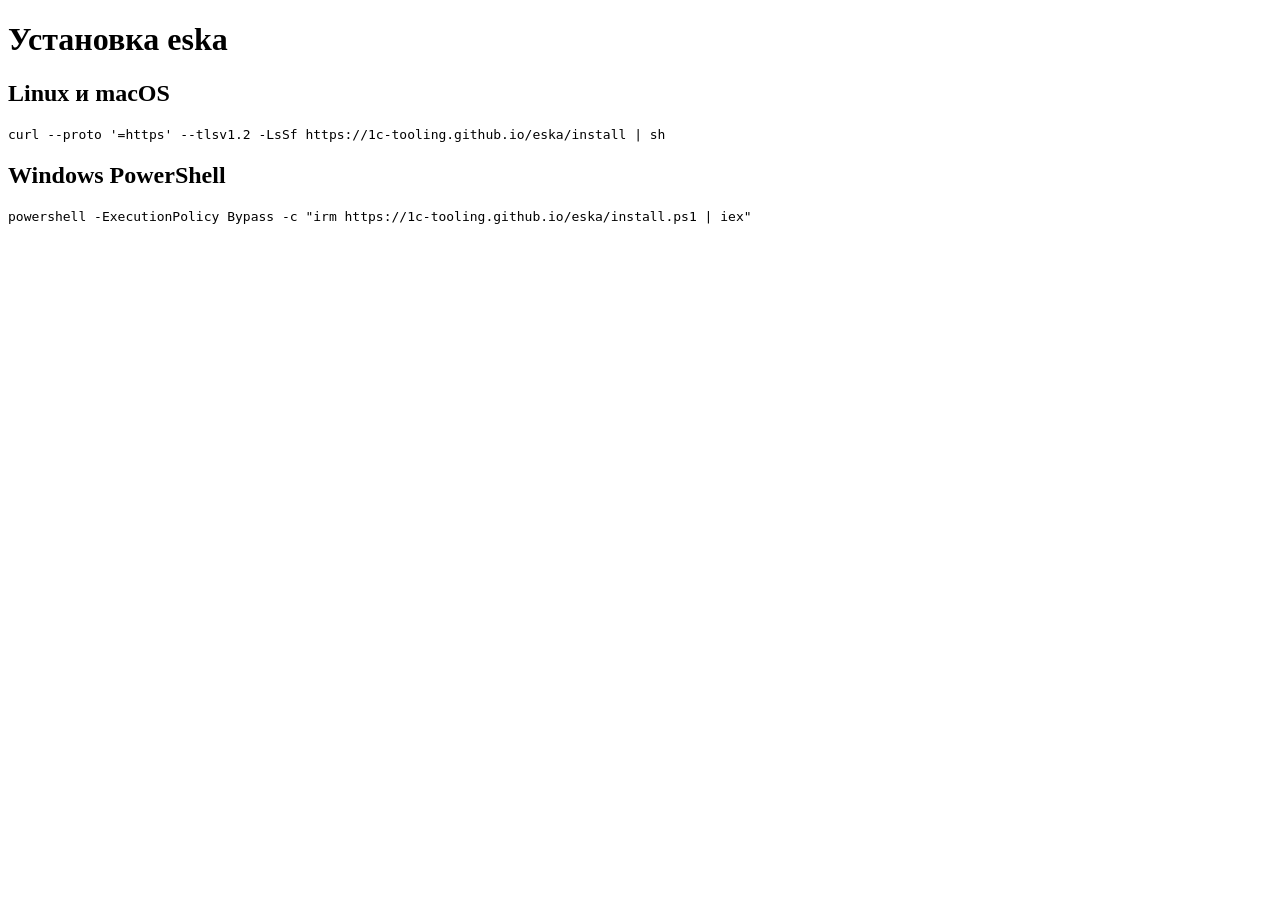
==== eska/index.html @ 6491c107 "feat(eska): Добавлены короткие установочные ссылки" ====
<!doctype html>
<html lang="ru">
  <head>
    <meta charset="utf-8">
    <meta name="viewport" content="width=device-width, initial-scale=1">
    <title>Установка eska</title>
  </head>
  <body>
    <main>
      <h1>Установка eska</h1>
      <h2>Linux и macOS</h2>
      <pre><code>curl --proto '=https' --tlsv1.2 -LsSf https://1c-tooling.github.io/eska/install | sh</code></pre>
      <h2>Windows PowerShell</h2>
      <pre><code>powershell -ExecutionPolicy Bypass -c "irm https://1c-tooling.github.io/eska/install.ps1 | iex"</code></pre>
    </main>
  </body>
</html>
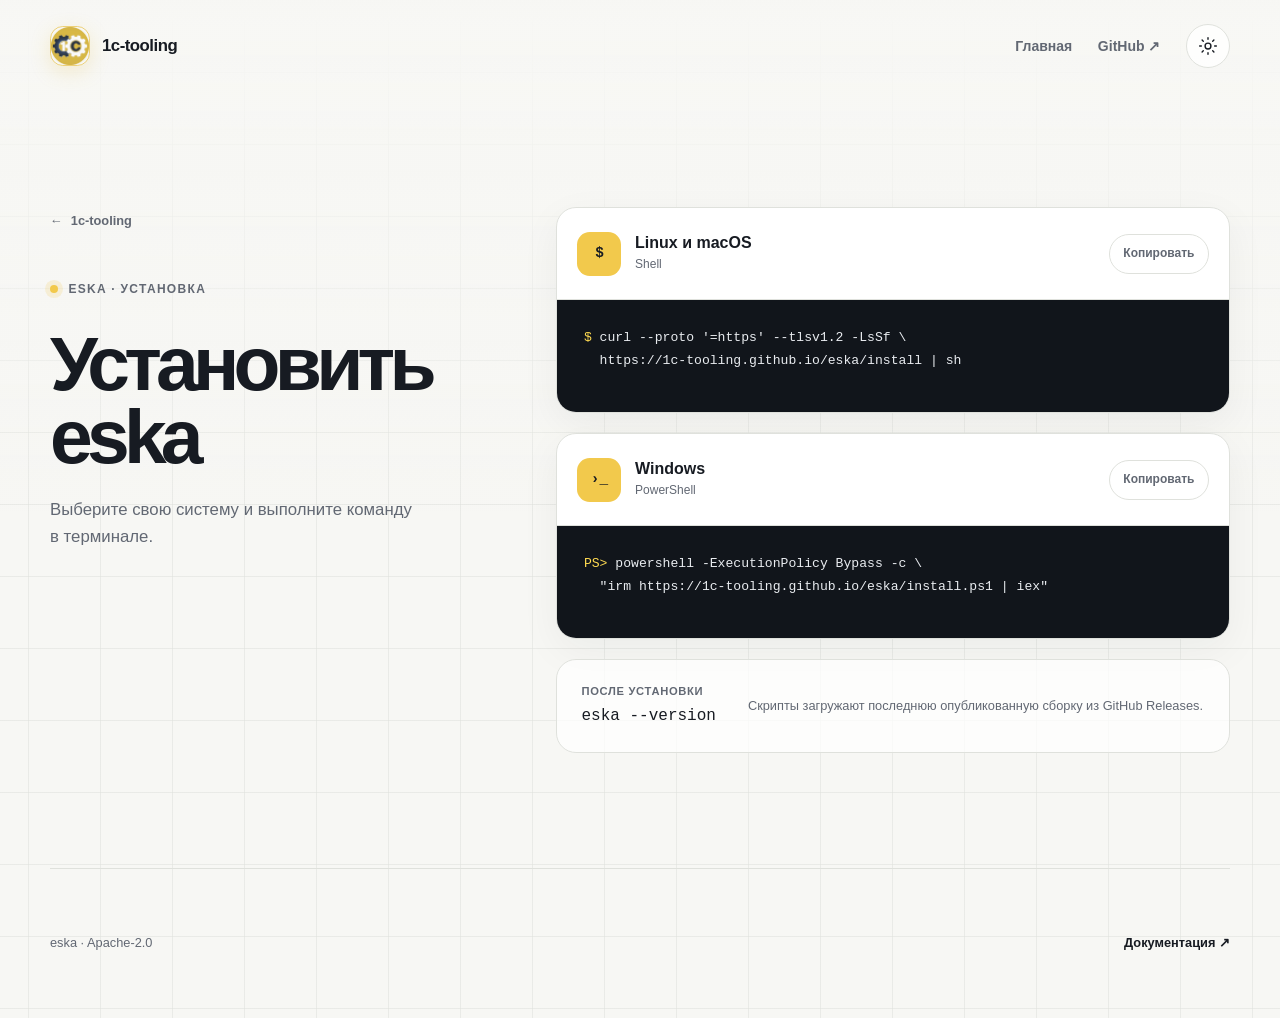
==== commit e264f05a: "feat: обновлён лендинг 1c-tooling" ====
--- a/eska/index.html
+++ b/eska/index.html
@@ -3,15 +3,103 @@
   <head>
     <meta charset="utf-8">
     <meta name="viewport" content="width=device-width, initial-scale=1">
-    <title>Установка eska</title>
+    <meta name="description" content="Установка eska для Linux, macOS и Windows.">
+    <meta name="theme-color" content="#f2c94c">
+    <title>Установка eska · 1c-tooling</title>
+    <script>
+      /** Applies the saved theme before rendering. */
+      (() => {
+        const savedTheme = localStorage.getItem("theme");
+        const systemTheme = matchMedia("(prefers-color-scheme: dark)").matches ? "dark" : "light";
+        document.documentElement.dataset.theme = savedTheme || systemTheme;
+      })();
+    </script>
+    <link rel="icon" href="../assets/1c-tooling-logo.png" type="image/png">
+    <link rel="stylesheet" href="../assets/site.css">
   </head>
-  <body>
-    <main>
-      <h1>Установка eska</h1>
-      <h2>Linux и macOS</h2>
-      <pre><code>curl --proto '=https' --tlsv1.2 -LsSf https://1c-tooling.github.io/eska/install | sh</code></pre>
-      <h2>Windows PowerShell</h2>
-      <pre><code>powershell -ExecutionPolicy Bypass -c "irm https://1c-tooling.github.io/eska/install.ps1 | iex"</code></pre>
+  <body class="install-page">
+    <a class="skip-link" href="#content">К содержанию</a>
+
+    <header class="site-header shell">
+      <a class="brand" href="../" aria-label="1c-tooling — главная">
+        <img src="../assets/1c-tooling-logo.png" alt="" width="40" height="40">
+        <span>1c-tooling</span>
+      </a>
+
+      <nav class="site-nav" aria-label="Основная навигация">
+        <a href="../">Главная</a>
+        <a href="https://github.com/1c-tooling/eska" target="_blank" rel="noreferrer">GitHub <span aria-hidden="true">↗</span></a>
+        <button class="theme-toggle" type="button" data-theme-toggle aria-label="Включить тёмную тему">
+          <svg class="sun-icon" viewBox="0 0 24 24" aria-hidden="true">
+            <circle cx="12" cy="12" r="3.5"></circle>
+            <path d="M12 2v2M12 20v2M4.93 4.93l1.42 1.42M17.65 17.65l1.42 1.42M2 12h2M20 12h2M4.93 19.07l1.42-1.42M17.65 6.35l1.42-1.42"></path>
+          </svg>
+          <svg class="moon-icon" viewBox="0 0 24 24" aria-hidden="true">
+            <path d="M20.25 15.35A8.5 8.5 0 0 1 8.65 3.75a8.5 8.5 0 1 0 11.6 11.6Z"></path>
+          </svg>
+        </button>
+      </nav>
+    </header>
+
+    <main class="install-main shell" id="content">
+      <div class="install-hero">
+        <a class="back-link" href="../"><span aria-hidden="true">←</span> 1c-tooling</a>
+        <p class="eyebrow"><span></span> eska · установка</p>
+        <h1>Установить eska</h1>
+        <p>Выберите свою систему и выполните команду в терминале.</p>
+      </div>
+
+      <div class="install-grid standalone-install">
+        <article class="command-card">
+          <div class="command-heading">
+            <div>
+              <span class="platform-icon" aria-hidden="true">$</span>
+              <div>
+                <h2>Linux и macOS</h2>
+                <p>Shell</p>
+              </div>
+            </div>
+            <button class="copy-button" type="button" data-copy="curl --proto '=https' --tlsv1.2 -LsSf https://1c-tooling.github.io/eska/install | sh">
+              <span>Копировать</span>
+            </button>
+          </div>
+          <pre><code><span class="prompt">$</span> curl --proto '=https' --tlsv1.2 -LsSf \
+  https://1c-tooling.github.io/eska/install | sh</code></pre>
+        </article>
+
+        <article class="command-card">
+          <div class="command-heading">
+            <div>
+              <span class="platform-icon" aria-hidden="true">›_</span>
+              <div>
+                <h2>Windows</h2>
+                <p>PowerShell</p>
+              </div>
+            </div>
+            <button class="copy-button" type="button" data-copy="powershell -ExecutionPolicy Bypass -c &quot;irm https://1c-tooling.github.io/eska/install.ps1 | iex&quot;">
+              <span>Копировать</span>
+            </button>
+          </div>
+          <pre><code><span class="prompt">PS&gt;</span> powershell -ExecutionPolicy Bypass -c \
+  "irm https://1c-tooling.github.io/eska/install.ps1 | iex"</code></pre>
+        </article>
+
+        <div class="install-note">
+          <div>
+            <span>После установки</span>
+            <code>eska --version</code>
+          </div>
+          <p>Скрипты загружают последнюю опубликованную сборку из GitHub Releases.</p>
+        </div>
+      </div>
     </main>
+
+    <footer class="site-footer shell compact-footer">
+      <p>eska · Apache-2.0</p>
+      <a href="https://github.com/1c-tooling/eska#readme" target="_blank" rel="noreferrer">Документация <span aria-hidden="true">↗</span></a>
+    </footer>
+
+    <div class="copy-toast" role="status" aria-live="polite" aria-atomic="true"></div>
+    <script src="../assets/site.js"></script>
   </body>
 </html>
--- a/assets/site.css
+++ b/assets/site.css
@@ -0,0 +1,1002 @@
+:root {
+  color-scheme: light;
+  --bg: #f7f7f4;
+  --surface: #ffffff;
+  --surface-strong: #171b22;
+  --text: #171b22;
+  --text-soft: #626873;
+  --text-inverse: #f7f7f4;
+  --line: #dfe1dc;
+  --line-strong: #c7cac3;
+  --accent: #f2c94c;
+  --accent-bright: #ffda51;
+  --accent-ink: #171b22;
+  --code-bg: #11151b;
+  --code-text: #e9ecf0;
+  --shadow: 0 24px 70px rgb(30 35 43 / 12%);
+  --radius-lg: 2rem;
+  --radius-md: 1.25rem;
+  --shell: min(1180px, calc(100% - 48px));
+}
+
+:root[data-theme="dark"] {
+  color-scheme: dark;
+  --bg: #0f1217;
+  --surface: #171b22;
+  --surface-strong: #f2f3ef;
+  --text: #f2f3ef;
+  --text-soft: #9aa1ac;
+  --text-inverse: #171b22;
+  --line: #2b3039;
+  --line-strong: #3a414d;
+  --accent: #e8bd3e;
+  --accent-bright: #f8cf4b;
+  --accent-ink: #171b22;
+  --code-bg: #0a0d11;
+  --code-text: #eef0f3;
+  --shadow: 0 28px 90px rgb(0 0 0 / 35%);
+}
+
+* {
+  box-sizing: border-box;
+}
+
+html {
+  scroll-behavior: smooth;
+}
+
+body {
+  margin: 0;
+  overflow-x: hidden;
+  background:
+    linear-gradient(90deg, color-mix(in srgb, var(--line) 55%, transparent) 1px, transparent 1px) 50% 0 / 72px 72px,
+    linear-gradient(color-mix(in srgb, var(--line) 55%, transparent) 1px, transparent 1px) 50% 0 / 72px 72px,
+    var(--bg);
+  color: var(--text);
+  font-family: Inter, "Segoe UI", Arial, sans-serif;
+  font-size: 1rem;
+  line-height: 1.6;
+  -webkit-font-smoothing: antialiased;
+}
+
+body::before {
+  position: fixed;
+  z-index: -1;
+  inset: 0;
+  background: linear-gradient(180deg, var(--bg) 0, transparent 32rem);
+  content: "";
+  pointer-events: none;
+}
+
+button,
+a {
+  -webkit-tap-highlight-color: transparent;
+}
+
+a {
+  color: inherit;
+  text-decoration: none;
+}
+
+button {
+  font: inherit;
+}
+
+img {
+  display: block;
+  max-width: 100%;
+}
+
+code,
+pre {
+  font-family: "SFMono-Regular", Consolas, "Liberation Mono", monospace;
+}
+
+.shell {
+  width: var(--shell);
+  margin-inline: auto;
+}
+
+.skip-link {
+  position: fixed;
+  z-index: 100;
+  top: 0.75rem;
+  left: 0.75rem;
+  padding: 0.65rem 1rem;
+  transform: translateY(-150%);
+  border-radius: 999px;
+  background: var(--text);
+  color: var(--bg);
+}
+
+.skip-link:focus {
+  transform: translateY(0);
+}
+
+.site-header {
+  display: flex;
+  align-items: center;
+  justify-content: space-between;
+  min-height: 92px;
+}
+
+.brand {
+  display: inline-flex;
+  gap: 0.75rem;
+  align-items: center;
+  font-size: 1.05rem;
+  font-weight: 750;
+  letter-spacing: -0.03em;
+}
+
+.brand img {
+  width: 40px;
+  height: 40px;
+  border: 1px solid color-mix(in srgb, var(--accent) 70%, var(--line));
+  border-radius: 0.8rem;
+  box-shadow: 0 6px 20px rgb(232 189 62 / 22%);
+}
+
+.site-nav {
+  display: flex;
+  gap: 1.6rem;
+  align-items: center;
+  color: var(--text-soft);
+  font-size: 0.875rem;
+  font-weight: 650;
+}
+
+.site-nav > a {
+  transition: color 160ms ease;
+}
+
+.site-nav > a:hover {
+  color: var(--text);
+}
+
+.theme-toggle {
+  position: relative;
+  display: grid;
+  width: 44px;
+  height: 44px;
+  padding: 0;
+  place-items: center;
+  border: 1px solid var(--line);
+  border-radius: 50%;
+  background: color-mix(in srgb, var(--surface) 80%, transparent);
+  color: var(--text);
+  cursor: pointer;
+  transition: border-color 160ms ease, transform 160ms ease, background 160ms ease;
+}
+
+.theme-toggle:hover {
+  transform: rotate(8deg);
+  border-color: var(--line-strong);
+  background: var(--surface);
+}
+
+.theme-toggle svg {
+  position: absolute;
+  width: 20px;
+  fill: none;
+  stroke: currentColor;
+  stroke-linecap: round;
+  stroke-linejoin: round;
+  stroke-width: 1.7;
+  transition: opacity 160ms ease, transform 220ms ease;
+}
+
+:root[data-theme="light"] .sun-icon,
+:root[data-theme="dark"] .moon-icon {
+  opacity: 1;
+  transform: scale(1) rotate(0deg);
+}
+
+:root[data-theme="light"] .moon-icon,
+:root[data-theme="dark"] .sun-icon {
+  opacity: 0;
+  transform: scale(0.55) rotate(-45deg);
+}
+
+.hero {
+  display: grid;
+  grid-template-columns: minmax(0, 1.14fr) minmax(320px, 0.86fr);
+  gap: clamp(3rem, 7vw, 7rem);
+  align-items: center;
+  min-height: min(760px, calc(100svh - 92px));
+  padding-block: 5rem 7rem;
+}
+
+.eyebrow {
+  display: flex;
+  gap: 0.65rem;
+  align-items: center;
+  margin: 0 0 1.75rem;
+  color: var(--text-soft);
+  font-size: 0.75rem;
+  font-weight: 750;
+  letter-spacing: 0.11em;
+  text-transform: uppercase;
+}
+
+.eyebrow span {
+  width: 8px;
+  height: 8px;
+  border-radius: 50%;
+  background: var(--accent);
+  box-shadow: 0 0 0 5px color-mix(in srgb, var(--accent) 18%, transparent);
+}
+
+.hero h1 {
+  max-width: 800px;
+  margin: 0;
+  font-size: clamp(3.3rem, 7.3vw, 6.9rem);
+  font-weight: 770;
+  letter-spacing: -0.075em;
+  line-height: 0.95;
+}
+
+.hero h1 em {
+  color: var(--text-soft);
+  font-style: normal;
+  font-weight: 520;
+}
+
+.hero-lead {
+  max-width: 650px;
+  margin: 2rem 0 0;
+  color: var(--text-soft);
+  font-size: clamp(1.05rem, 1.6vw, 1.3rem);
+  line-height: 1.55;
+}
+
+.hero-actions {
+  display: flex;
+  flex-wrap: wrap;
+  gap: 0.75rem;
+  margin-top: 2.25rem;
+}
+
+.button {
+  display: inline-flex;
+  min-height: 50px;
+  padding: 0.75rem 1.25rem;
+  align-items: center;
+  justify-content: center;
+  border: 1px solid transparent;
+  border-radius: 999px;
+  font-size: 0.925rem;
+  font-weight: 750;
+  transition: transform 160ms ease, box-shadow 160ms ease, background 160ms ease;
+}
+
+.button:hover {
+  transform: translateY(-2px);
+}
+
+.button-primary {
+  background: var(--accent);
+  color: var(--accent-ink);
+  box-shadow: 0 12px 30px rgb(232 189 62 / 25%);
+}
+
+.button-primary:hover {
+  background: var(--accent-bright);
+  box-shadow: 0 16px 34px rgb(232 189 62 / 32%);
+}
+
+.button-quiet {
+  border-color: var(--line);
+  background: color-mix(in srgb, var(--surface) 75%, transparent);
+}
+
+.hero-flow {
+  display: flex;
+  gap: 0.7rem;
+  align-items: center;
+  margin: 3rem 0 0;
+  color: var(--text-soft);
+  font-family: "SFMono-Regular", Consolas, "Liberation Mono", monospace;
+  font-size: 0.75rem;
+  letter-spacing: 0.025em;
+}
+
+.hero-flow i {
+  width: 22px;
+  height: 1px;
+  background: var(--line-strong);
+}
+
+.logo-stage {
+  position: relative;
+  isolation: isolate;
+  width: min(100%, 480px);
+  margin-inline: auto;
+}
+
+.logo-stage::before {
+  position: absolute;
+  z-index: -2;
+  inset: -22%;
+  border-radius: 50%;
+  background: radial-gradient(circle, rgb(242 201 76 / 25%) 0, transparent 67%);
+  content: "";
+  filter: blur(20px);
+}
+
+.logo-stage::after {
+  position: absolute;
+  z-index: -1;
+  inset: -1.15rem;
+  border: 1px solid color-mix(in srgb, var(--accent) 35%, transparent);
+  border-radius: 2.6rem;
+  content: "";
+  transform: rotate(3deg);
+}
+
+.logo-stage img {
+  width: 100%;
+  aspect-ratio: 1;
+  border: 1px solid color-mix(in srgb, var(--accent) 55%, var(--line));
+  border-radius: var(--radius-lg);
+  box-shadow: var(--shadow);
+}
+
+.logo-orbit {
+  position: absolute;
+  z-index: 2;
+  top: -1.7rem;
+  right: -1.7rem;
+  width: 4.4rem;
+  height: 4.4rem;
+  border: 1px solid var(--line-strong);
+  border-radius: 50%;
+  background: var(--bg);
+}
+
+.logo-orbit::before,
+.logo-orbit::after {
+  position: absolute;
+  background: var(--line-strong);
+  content: "";
+}
+
+.logo-orbit::before {
+  top: 50%;
+  left: -0.75rem;
+  width: calc(100% + 1.5rem);
+  height: 1px;
+}
+
+.logo-orbit::after {
+  top: -0.75rem;
+  left: 50%;
+  width: 1px;
+  height: calc(100% + 1.5rem);
+}
+
+.logo-caption {
+  position: absolute;
+  z-index: 3;
+  right: 1.1rem;
+  bottom: 1.1rem;
+  padding: 0.45rem 0.75rem;
+  border: 1px solid rgb(23 27 34 / 18%);
+  border-radius: 999px;
+  background: rgb(255 255 255 / 86%);
+  color: #171b22;
+  font-family: "SFMono-Regular", Consolas, "Liberation Mono", monospace;
+  font-size: 0.66rem;
+  letter-spacing: 0.03em;
+  backdrop-filter: blur(8px);
+}
+
+.product-section,
+.install-section {
+  padding-block: clamp(5rem, 10vw, 9rem);
+  border-top: 1px solid var(--line);
+}
+
+.section-intro {
+  display: grid;
+  grid-template-columns: 1fr 2fr;
+  gap: 2rem;
+  align-items: start;
+  margin-bottom: clamp(3rem, 7vw, 5rem);
+}
+
+.section-index {
+  margin: 0;
+  color: var(--text-soft);
+  font-family: "SFMono-Regular", Consolas, "Liberation Mono", monospace;
+  font-size: 0.75rem;
+  letter-spacing: 0.08em;
+  text-transform: uppercase;
+}
+
+.section-intro h2 {
+  margin: 0;
+  font-size: clamp(2.35rem, 5.4vw, 5rem);
+  font-weight: 680;
+  letter-spacing: -0.065em;
+  line-height: 1;
+}
+
+.product-card {
+  display: grid;
+  grid-template-columns: 0.9fr 1.1fr;
+  overflow: hidden;
+  border: 1px solid var(--line);
+  border-radius: var(--radius-lg);
+  background: var(--surface);
+  box-shadow: 0 18px 70px rgb(25 30 38 / 6%);
+}
+
+.product-name {
+  display: flex;
+  min-height: 430px;
+  padding: clamp(1.5rem, 4vw, 3.5rem);
+  flex-direction: column;
+  justify-content: space-between;
+  background: var(--surface-strong);
+  color: var(--text-inverse);
+}
+
+.product-name > div {
+  display: flex;
+  gap: 0.6rem;
+  align-items: center;
+  color: color-mix(in srgb, var(--text-inverse) 62%, transparent);
+  font-family: "SFMono-Regular", Consolas, "Liberation Mono", monospace;
+  font-size: 0.75rem;
+  letter-spacing: 0.05em;
+  text-transform: uppercase;
+}
+
+.status-dot {
+  width: 7px;
+  height: 7px;
+  border-radius: 50%;
+  background: var(--accent);
+  box-shadow: 0 0 0 4px color-mix(in srgb, var(--accent) 16%, transparent);
+}
+
+.product-name strong {
+  font-size: clamp(4.5rem, 10vw, 8.5rem);
+  font-weight: 700;
+  letter-spacing: -0.09em;
+  line-height: 0.8;
+}
+
+.product-name a {
+  color: color-mix(in srgb, var(--text-inverse) 68%, transparent);
+  font-size: 0.875rem;
+  transition: color 160ms ease;
+}
+
+.product-name a:hover {
+  color: var(--text-inverse);
+}
+
+.feature-list {
+  display: flex;
+  flex-direction: column;
+  justify-content: stretch;
+}
+
+.feature-row {
+  display: grid;
+  min-height: 143px;
+  padding: 2rem clamp(1.5rem, 4vw, 3.25rem);
+  grid-template-columns: 3rem 1fr;
+  gap: 1.5rem;
+  align-items: center;
+  border-bottom: 1px solid var(--line);
+}
+
+.feature-row:last-child {
+  border-bottom: 0;
+}
+
+.feature-row > span {
+  color: var(--text-soft);
+  font-family: "SFMono-Regular", Consolas, "Liberation Mono", monospace;
+  font-size: 0.75rem;
+}
+
+.feature-row p {
+  max-width: 510px;
+  margin: 0;
+  font-size: clamp(1.05rem, 2vw, 1.35rem);
+  font-weight: 600;
+  line-height: 1.4;
+}
+
+.feature-row code {
+  font-size: 0.84em;
+  font-weight: 500;
+}
+
+.install-section {
+  display: grid;
+  grid-template-columns: minmax(260px, 0.72fr) minmax(0, 1.28fr);
+  gap: clamp(3rem, 8vw, 7rem);
+}
+
+.install-intro {
+  display: block;
+  margin: 0;
+}
+
+.install-intro h2 {
+  margin-top: 2rem;
+}
+
+.install-intro > p:last-child {
+  max-width: 390px;
+  margin: 1.75rem 0 0;
+  color: var(--text-soft);
+  font-size: 1rem;
+}
+
+.install-grid {
+  display: grid;
+  gap: 1rem;
+}
+
+.command-card {
+  overflow: hidden;
+  border: 1px solid var(--line);
+  border-radius: var(--radius-md);
+  background: var(--surface);
+  box-shadow: 0 12px 40px rgb(25 30 38 / 5%);
+}
+
+.command-heading {
+  display: flex;
+  min-height: 92px;
+  padding: 1.15rem 1.25rem;
+  align-items: center;
+  justify-content: space-between;
+  border-bottom: 1px solid var(--line);
+}
+
+.command-heading > div {
+  display: flex;
+  gap: 0.85rem;
+  align-items: center;
+}
+
+.platform-icon {
+  display: grid;
+  width: 44px;
+  height: 44px;
+  place-items: center;
+  border-radius: 0.8rem;
+  background: var(--accent);
+  color: var(--accent-ink);
+  font-family: "SFMono-Regular", Consolas, "Liberation Mono", monospace;
+  font-size: 0.9rem;
+  font-weight: 800;
+}
+
+.command-heading h2,
+.command-heading h3 {
+  margin: 0;
+  font-size: 1rem;
+  font-weight: 720;
+  line-height: 1.25;
+}
+
+.command-heading p {
+  margin: 0.1rem 0 0;
+  color: var(--text-soft);
+  font-size: 0.75rem;
+}
+
+.copy-button {
+  min-height: 40px;
+  padding: 0.55rem 0.85rem;
+  border: 1px solid var(--line);
+  border-radius: 999px;
+  background: transparent;
+  color: var(--text-soft);
+  cursor: pointer;
+  font-size: 0.75rem;
+  font-weight: 700;
+  transition: border-color 160ms ease, color 160ms ease, background 160ms ease;
+}
+
+.copy-button:hover {
+  border-color: var(--line-strong);
+  background: var(--bg);
+  color: var(--text);
+}
+
+.copy-button[data-state="copied"] {
+  border-color: color-mix(in srgb, var(--accent) 70%, var(--line));
+  color: var(--text);
+}
+
+.command-card pre {
+  margin: 0;
+  padding: 1.4rem 1.5rem;
+  overflow-x: auto;
+  background: var(--code-bg);
+  color: var(--code-text);
+  font-size: 0.76rem;
+  line-height: 1.75;
+  white-space: pre-wrap;
+  word-break: break-word;
+}
+
+.prompt {
+  color: var(--accent-bright);
+}
+
+.install-footer {
+  display: flex;
+  padding: 0.75rem 0.25rem 0;
+  align-items: center;
+  justify-content: space-between;
+  color: var(--text-soft);
+  font-size: 0.8rem;
+}
+
+.install-footer p {
+  margin: 0;
+}
+
+.install-footer code,
+.install-note code {
+  color: var(--text);
+}
+
+.install-footer a,
+.compact-footer a {
+  color: var(--text);
+  font-weight: 700;
+}
+
+.site-footer {
+  display: grid;
+  min-height: 150px;
+  grid-template-columns: 1fr auto 1fr;
+  gap: 2rem;
+  align-items: center;
+  border-top: 1px solid var(--line);
+  color: var(--text-soft);
+  font-size: 0.8rem;
+}
+
+.footer-brand {
+  justify-self: start;
+  color: var(--text);
+  font-size: 0.95rem;
+}
+
+.footer-brand img {
+  width: 32px;
+  height: 32px;
+  border-radius: 0.65rem;
+}
+
+.site-footer > a:last-child {
+  justify-self: end;
+  color: var(--text);
+  font-weight: 700;
+}
+
+.site-footer p {
+  margin: 0;
+}
+
+.copy-toast {
+  position: fixed;
+  z-index: 20;
+  right: 1.25rem;
+  bottom: 1.25rem;
+  padding: 0.7rem 1rem;
+  transform: translateY(1rem);
+  border: 1px solid var(--line-strong);
+  border-radius: 999px;
+  background: var(--surface-strong);
+  color: var(--text-inverse);
+  font-size: 0.8rem;
+  font-weight: 700;
+  opacity: 0;
+  pointer-events: none;
+  transition: opacity 180ms ease, transform 180ms ease;
+}
+
+.copy-toast.is-visible {
+  transform: translateY(0);
+  opacity: 1;
+}
+
+/* Standalone installer */
+.install-page {
+  min-height: 100svh;
+}
+
+.install-main {
+  display: grid;
+  min-height: calc(100svh - 242px);
+  padding-block: clamp(4rem, 9vw, 8rem);
+  grid-template-columns: minmax(260px, 0.75fr) minmax(0, 1.25fr);
+  gap: clamp(3rem, 8vw, 7rem);
+  align-items: start;
+}
+
+.install-hero {
+  position: sticky;
+  top: 3rem;
+}
+
+.back-link {
+  display: inline-flex;
+  gap: 0.5rem;
+  align-items: center;
+  margin-bottom: 3rem;
+  color: var(--text-soft);
+  font-size: 0.8rem;
+  font-weight: 700;
+}
+
+.install-hero h1 {
+  margin: 0;
+  font-size: clamp(3rem, 6vw, 6rem);
+  font-weight: 740;
+  letter-spacing: -0.075em;
+  line-height: 0.95;
+}
+
+.install-hero > p:last-child {
+  max-width: 370px;
+  margin: 1.5rem 0 0;
+  color: var(--text-soft);
+  font-size: 1.05rem;
+}
+
+.standalone-install {
+  gap: 1.25rem;
+}
+
+.standalone-install .command-card pre {
+  min-height: 112px;
+  padding: 1.65rem;
+  font-size: 0.82rem;
+}
+
+.install-note {
+  display: grid;
+  padding: 1.4rem 1.5rem;
+  grid-template-columns: auto 1fr;
+  gap: 2rem;
+  align-items: center;
+  border: 1px solid var(--line);
+  border-radius: var(--radius-md);
+  background: color-mix(in srgb, var(--surface) 72%, transparent);
+}
+
+.install-note > div {
+  display: grid;
+  gap: 0.2rem;
+}
+
+.install-note span {
+  color: var(--text-soft);
+  font-size: 0.7rem;
+  font-weight: 700;
+  letter-spacing: 0.06em;
+  text-transform: uppercase;
+}
+
+.install-note p {
+  margin: 0;
+  color: var(--text-soft);
+  font-size: 0.8rem;
+  line-height: 1.5;
+}
+
+.compact-footer {
+  grid-template-columns: 1fr 1fr;
+}
+
+.compact-footer a {
+  justify-self: end;
+}
+
+:focus-visible {
+  outline: 3px solid color-mix(in srgb, var(--accent) 82%, transparent);
+  outline-offset: 4px;
+}
+
+@media (max-width: 900px) {
+  .hero {
+    grid-template-columns: 1fr;
+    min-height: auto;
+    padding-block: 5rem 7rem;
+  }
+
+  .hero-copy {
+    position: relative;
+    z-index: 1;
+  }
+
+  .logo-stage {
+    width: min(78vw, 460px);
+  }
+
+  .section-intro {
+    grid-template-columns: 1fr;
+  }
+
+  .product-card {
+    grid-template-columns: 1fr;
+  }
+
+  .product-name {
+    min-height: 310px;
+  }
+
+  .install-section,
+  .install-main {
+    grid-template-columns: 1fr;
+  }
+
+  .install-hero {
+    position: static;
+  }
+
+  .install-intro > p:last-child {
+    max-width: 560px;
+  }
+}
+
+@media (max-width: 640px) {
+  :root {
+    --shell: min(100% - 28px, 1180px);
+    --radius-lg: 1.35rem;
+    --radius-md: 1rem;
+  }
+
+  body {
+    background-size: 48px 48px;
+  }
+
+  .site-header {
+    min-height: 76px;
+  }
+
+  .site-nav {
+    gap: 0.5rem;
+  }
+
+  .site-nav > a:not(:last-of-type) {
+    display: none;
+  }
+
+  .site-nav > a {
+    padding: 0.5rem;
+  }
+
+  .hero {
+    gap: 4rem;
+    padding-block: 4rem 6rem;
+  }
+
+  .hero h1 {
+    font-size: clamp(3.15rem, 15vw, 5rem);
+  }
+
+  .hero-lead {
+    font-size: 1.05rem;
+  }
+
+  .button {
+    width: 100%;
+  }
+
+  .hero-flow {
+    flex-wrap: wrap;
+  }
+
+  .logo-stage {
+    width: min(88vw, 430px);
+  }
+
+  .logo-stage::after {
+    inset: -0.6rem;
+    border-radius: 1.7rem;
+  }
+
+  .logo-orbit {
+    top: -1rem;
+    right: -0.75rem;
+    width: 3.5rem;
+    height: 3.5rem;
+  }
+
+  .section-intro h2 {
+    font-size: 2.75rem;
+  }
+
+  .product-name {
+    min-height: 260px;
+  }
+
+  .feature-row {
+    grid-template-columns: 2rem 1fr;
+    gap: 0.75rem;
+  }
+
+  .install-footer,
+  .site-footer,
+  .install-note {
+    grid-template-columns: 1fr;
+  }
+
+  .install-footer {
+    display: grid;
+    gap: 0.7rem;
+  }
+
+  .site-footer {
+    min-height: 190px;
+    padding-block: 2rem;
+    gap: 1rem;
+  }
+
+  .site-footer > *,
+  .footer-brand,
+  .site-footer > a:last-child,
+  .compact-footer a {
+    justify-self: start;
+  }
+
+  .command-heading {
+    align-items: flex-start;
+  }
+
+  .copy-button {
+    min-width: 40px;
+    padding-inline: 0.7rem;
+  }
+
+  .copy-button span {
+    position: absolute;
+    width: 1px;
+    height: 1px;
+    overflow: hidden;
+    clip: rect(0 0 0 0);
+    white-space: nowrap;
+  }
+
+  .copy-button::before {
+    content: "⧉";
+    font-size: 1rem;
+  }
+
+  .install-main {
+    min-height: calc(100svh - 266px);
+    padding-block: 3rem 5rem;
+  }
+
+  .back-link {
+    margin-bottom: 2rem;
+  }
+}
+
+@media (prefers-reduced-motion: reduce) {
+  html {
+    scroll-behavior: auto;
+  }
+
+  *,
+  *::before,
+  *::after {
+    scroll-behavior: auto !important;
+    transition-duration: 0.01ms !important;
+  }
+}
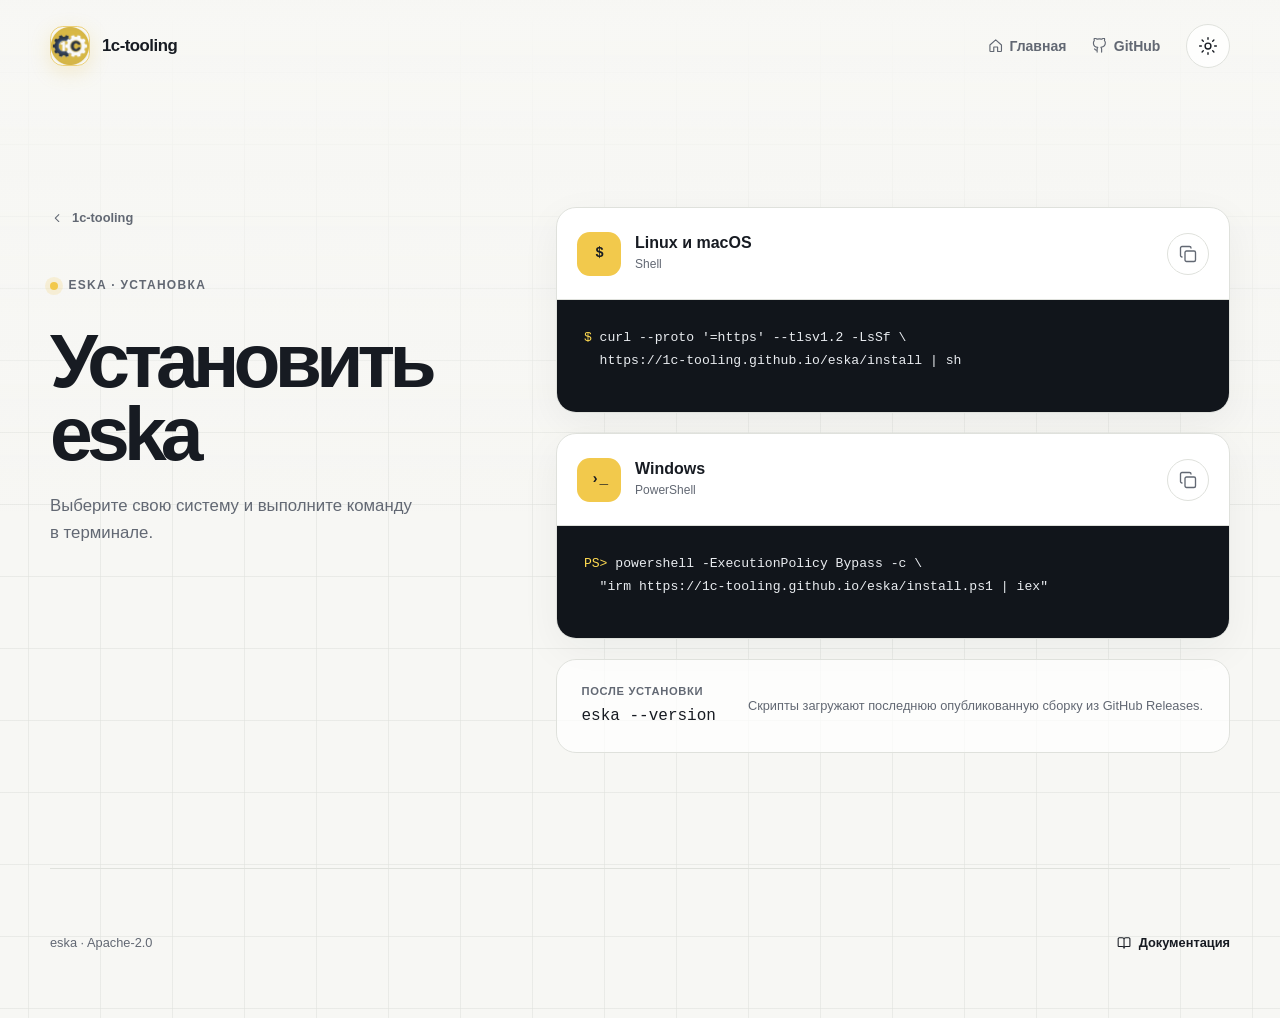
==== commit 97147d4a: "fix: уточнён интерфейс лендинга" ====
--- a/eska/index.html
+++ b/eska/index.html
@@ -27,8 +27,8 @@
       </a>
 
       <nav class="site-nav" aria-label="Основная навигация">
-        <a href="../">Главная</a>
-        <a href="https://github.com/1c-tooling/eska" target="_blank" rel="noreferrer">GitHub <span aria-hidden="true">↗</span></a>
+        <a href="../"><svg class="icon" aria-hidden="true"><use href="../assets/icons.svg#home"></use></svg>Главная</a>
+        <a href="https://github.com/1c-tooling/eska" target="_blank" rel="noreferrer"><svg class="icon" aria-hidden="true"><use href="../assets/icons.svg#github"></use></svg>GitHub</a>
         <button class="theme-toggle" type="button" data-theme-toggle aria-label="Включить тёмную тему">
           <svg class="sun-icon" viewBox="0 0 24 24" aria-hidden="true">
             <circle cx="12" cy="12" r="3.5"></circle>
@@ -43,7 +43,7 @@
 
     <main class="install-main shell" id="content">
       <div class="install-hero">
-        <a class="back-link" href="../"><span aria-hidden="true">←</span> 1c-tooling</a>
+        <a class="back-link" href="../"><svg class="icon" aria-hidden="true"><use href="../assets/icons.svg#arrow-left"></use></svg>1c-tooling</a>
         <p class="eyebrow"><span></span> eska · установка</p>
         <h1>Установить eska</h1>
         <p>Выберите свою систему и выполните команду в терминале.</p>
@@ -59,8 +59,9 @@
                 <p>Shell</p>
               </div>
             </div>
-            <button class="copy-button" type="button" data-copy="curl --proto '=https' --tlsv1.2 -LsSf https://1c-tooling.github.io/eska/install | sh">
-              <span>Копировать</span>
+            <button class="copy-button" type="button" data-copy="curl --proto '=https' --tlsv1.2 -LsSf https://1c-tooling.github.io/eska/install | sh" aria-label="Копировать команду">
+              <svg class="icon icon-copy" aria-hidden="true"><use href="../assets/icons.svg#copy"></use></svg>
+              <svg class="icon icon-check" aria-hidden="true"><use href="../assets/icons.svg#check"></use></svg>
             </button>
           </div>
           <pre><code><span class="prompt">$</span> curl --proto '=https' --tlsv1.2 -LsSf \
@@ -76,8 +77,9 @@
                 <p>PowerShell</p>
               </div>
             </div>
-            <button class="copy-button" type="button" data-copy="powershell -ExecutionPolicy Bypass -c &quot;irm https://1c-tooling.github.io/eska/install.ps1 | iex&quot;">
-              <span>Копировать</span>
+            <button class="copy-button" type="button" data-copy="powershell -ExecutionPolicy Bypass -c &quot;irm https://1c-tooling.github.io/eska/install.ps1 | iex&quot;" aria-label="Копировать команду">
+              <svg class="icon icon-copy" aria-hidden="true"><use href="../assets/icons.svg#copy"></use></svg>
+              <svg class="icon icon-check" aria-hidden="true"><use href="../assets/icons.svg#check"></use></svg>
             </button>
           </div>
           <pre><code><span class="prompt">PS&gt;</span> powershell -ExecutionPolicy Bypass -c \
@@ -96,7 +98,7 @@
 
     <footer class="site-footer shell compact-footer">
       <p>eska · Apache-2.0</p>
-      <a href="https://github.com/1c-tooling/eska#readme" target="_blank" rel="noreferrer">Документация <span aria-hidden="true">↗</span></a>
+      <a class="link-with-icon" href="https://github.com/1c-tooling/eska#readme" target="_blank" rel="noreferrer"><svg class="icon" aria-hidden="true"><use href="../assets/icons.svg#book-open"></use></svg>Документация</a>
     </footer>
 
     <div class="copy-toast" role="status" aria-live="polite" aria-atomic="true"></div>
--- a/assets/site.css
+++ b/assets/site.css
@@ -78,12 +78,30 @@
   text-decoration: none;
 }
 
+.icon {
+  width: 1.1em;
+  height: 1.1em;
+  flex: none;
+  fill: none;
+  stroke: currentColor;
+  stroke-linecap: round;
+  stroke-linejoin: round;
+  stroke-width: 1.8;
+}
+
+.link-with-icon {
+  display: inline-flex;
+  gap: 0.5rem;
+  align-items: center;
+}
+
 button {
   font: inherit;
 }
 
 img {
   display: block;
+  height: auto;
   max-width: 100%;
 }
 
@@ -147,6 +165,9 @@
 }
 
 .site-nav > a {
+  display: inline-flex;
+  gap: 0.4rem;
+  align-items: center;
   transition: color 160ms ease;
 }
 
@@ -200,7 +221,7 @@
 
 .hero {
   display: grid;
-  grid-template-columns: minmax(0, 1.14fr) minmax(320px, 0.86fr);
+  grid-template-columns: minmax(0, 1.25fr) minmax(320px, 0.75fr);
   gap: clamp(3rem, 7vw, 7rem);
   align-items: center;
   min-height: min(760px, calc(100svh - 92px));
@@ -228,12 +249,22 @@
 }
 
 .hero h1 {
-  max-width: 800px;
-  margin: 0;
-  font-size: clamp(3.3rem, 7.3vw, 6.9rem);
+  max-width: 760px;
+  margin: 0;
+  font-size: clamp(3rem, 6vw, 5.25rem);
   font-weight: 770;
   letter-spacing: -0.075em;
-  line-height: 0.95;
+  line-height: 0.98;
+}
+
+.hero h1 > span,
+.hero h1 em,
+.hero h1 em span {
+  display: block;
+}
+
+.hero h1 em span {
+  white-space: nowrap;
 }
 
 .hero h1 em {
@@ -259,6 +290,7 @@
 
 .button {
   display: inline-flex;
+  gap: 0.55rem;
   min-height: 50px;
   padding: 0.75rem 1.25rem;
   align-items: center;
@@ -311,6 +343,7 @@
   position: relative;
   isolation: isolate;
   width: min(100%, 480px);
+  aspect-ratio: 1 / 1;
   margin-inline: auto;
 }
 
@@ -336,7 +369,8 @@
 
 .logo-stage img {
   width: 100%;
-  aspect-ratio: 1;
+  height: 100%;
+  object-fit: contain;
   border: 1px solid color-mix(in srgb, var(--accent) 55%, var(--line));
   border-radius: var(--radius-lg);
   box-shadow: var(--shadow);
@@ -422,6 +456,13 @@
   line-height: 1;
 }
 
+.section-copy > p {
+  max-width: 620px;
+  margin: 1.5rem 0 0;
+  color: var(--text-soft);
+  font-size: 1rem;
+}
+
 .product-card {
   display: grid;
   grid-template-columns: 0.9fr 1.1fr;
@@ -474,6 +515,11 @@
   transition: color 160ms ease;
 }
 
+.product-name a .icon {
+  width: 1rem;
+  height: 1rem;
+}
+
 .product-name a:hover {
   color: var(--text-inverse);
 }
@@ -515,6 +561,12 @@
 .feature-row code {
   font-size: 0.84em;
   font-weight: 500;
+}
+
+.feature-row-muted p {
+  color: var(--text-soft);
+  font-size: clamp(0.95rem, 1.55vw, 1.12rem);
+  font-weight: 520;
 }
 
 .install-section {
@@ -595,16 +647,40 @@
 }
 
 .copy-button {
-  min-height: 40px;
-  padding: 0.55rem 0.85rem;
+  display: grid;
+  width: 42px;
+  height: 42px;
+  padding: 0;
+  flex: none;
+  place-items: center;
   border: 1px solid var(--line);
-  border-radius: 999px;
+  border-radius: 50%;
   background: transparent;
   color: var(--text-soft);
   cursor: pointer;
-  font-size: 0.75rem;
-  font-weight: 700;
   transition: border-color 160ms ease, color 160ms ease, background 160ms ease;
+}
+
+.copy-button .icon {
+  grid-area: 1 / 1;
+  width: 18px;
+  height: 18px;
+  transition: opacity 160ms ease, transform 160ms ease;
+}
+
+.copy-button .icon-check {
+  transform: scale(0.55);
+  opacity: 0;
+}
+
+.copy-button[data-state="copied"] .icon-copy {
+  transform: scale(0.55);
+  opacity: 0;
+}
+
+.copy-button[data-state="copied"] .icon-check {
+  transform: scale(1);
+  opacity: 1;
 }
 
 .copy-button:hover {
@@ -812,7 +888,7 @@
   outline-offset: 4px;
 }
 
-@media (max-width: 900px) {
+@media (max-width: 1100px) {
   .hero {
     grid-template-columns: 1fr;
     min-height: auto;
@@ -822,6 +898,10 @@
   .hero-copy {
     position: relative;
     z-index: 1;
+  }
+
+  .hero h1 {
+    max-width: 850px;
   }
 
   .logo-stage {
@@ -887,7 +967,7 @@
   }
 
   .hero h1 {
-    font-size: clamp(3.15rem, 15vw, 5rem);
+    font-size: clamp(2.7rem, 11.5vw, 4rem);
   }
 
   .hero-lead {
@@ -959,25 +1039,6 @@
     align-items: flex-start;
   }
 
-  .copy-button {
-    min-width: 40px;
-    padding-inline: 0.7rem;
-  }
-
-  .copy-button span {
-    position: absolute;
-    width: 1px;
-    height: 1px;
-    overflow: hidden;
-    clip: rect(0 0 0 0);
-    white-space: nowrap;
-  }
-
-  .copy-button::before {
-    content: "⧉";
-    font-size: 1rem;
-  }
-
   .install-main {
     min-height: calc(100svh - 266px);
     padding-block: 3rem 5rem;
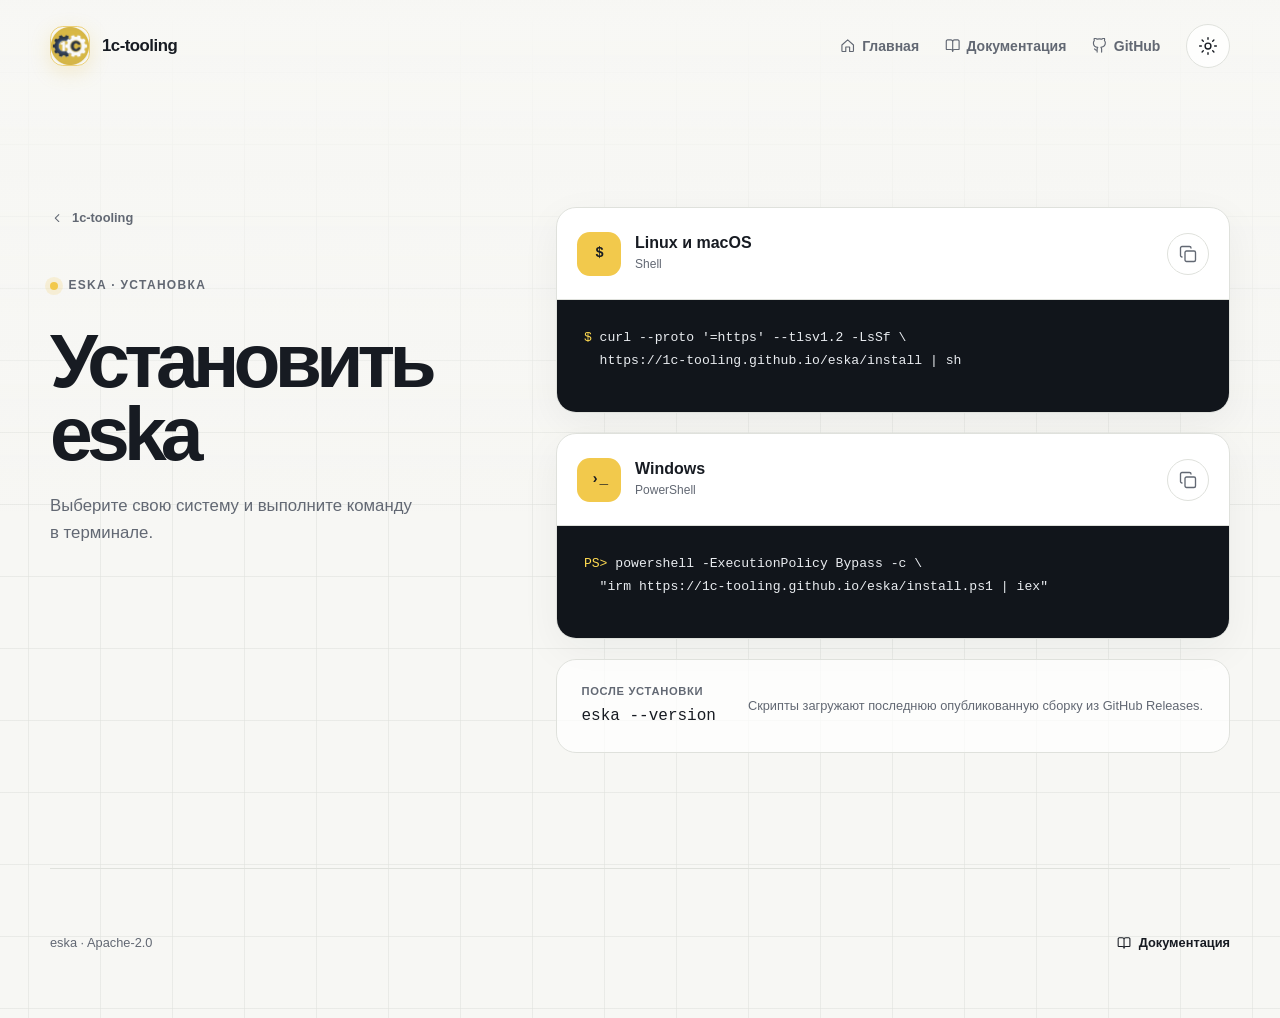
==== commit 40eb8a4a: "feat: добавлена документация eska" ====
--- a/eska/index.html
+++ b/eska/index.html
@@ -28,6 +28,7 @@
 
       <nav class="site-nav" aria-label="Основная навигация">
         <a href="../"><svg class="icon" aria-hidden="true"><use href="../assets/icons.svg#home"></use></svg>Главная</a>
+        <a href="./docs/"><svg class="icon" aria-hidden="true"><use href="../assets/icons.svg#book-open"></use></svg>Документация</a>
         <a href="https://github.com/1c-tooling/eska" target="_blank" rel="noreferrer"><svg class="icon" aria-hidden="true"><use href="../assets/icons.svg#github"></use></svg>GitHub</a>
         <button class="theme-toggle" type="button" data-theme-toggle aria-label="Включить тёмную тему">
           <svg class="sun-icon" viewBox="0 0 24 24" aria-hidden="true">
@@ -98,7 +99,7 @@
 
     <footer class="site-footer shell compact-footer">
       <p>eska · Apache-2.0</p>
-      <a class="link-with-icon" href="https://github.com/1c-tooling/eska#readme" target="_blank" rel="noreferrer"><svg class="icon" aria-hidden="true"><use href="../assets/icons.svg#book-open"></use></svg>Документация</a>
+      <a class="link-with-icon" href="./docs/"><svg class="icon" aria-hidden="true"><use href="../assets/icons.svg#book-open"></use></svg>Документация</a>
     </footer>
 
     <div class="copy-toast" role="status" aria-live="polite" aria-atomic="true"></div>
--- a/assets/site.css
+++ b/assets/site.css
@@ -240,12 +240,16 @@
   text-transform: uppercase;
 }
 
-.eyebrow span {
+.eyebrow > span:first-child {
   width: 8px;
   height: 8px;
   border-radius: 50%;
   background: var(--accent);
   box-shadow: 0 0 0 5px color-mix(in srgb, var(--accent) 18%, transparent);
+}
+
+.eyebrow b {
+  font-weight: inherit;
 }
 
 .hero h1 {
@@ -790,6 +794,484 @@
   opacity: 1;
 }
 
+/* Documentation */
+.docs-shell {
+  display: grid;
+  grid-template-columns: 220px minmax(0, 1fr);
+  gap: clamp(3rem, 7vw, 7rem);
+  align-items: start;
+  padding-block: 3.5rem 7rem;
+  border-top: 1px solid var(--line);
+}
+
+.docs-sidebar {
+  position: sticky;
+  top: 2rem;
+}
+
+.docs-sidebar-title {
+  display: flex;
+  padding-bottom: 1rem;
+  align-items: center;
+  justify-content: space-between;
+  border-bottom: 1px solid var(--line);
+  font-weight: 780;
+  letter-spacing: -0.03em;
+}
+
+.docs-sidebar-title small {
+  color: var(--text-soft);
+  font-family: "SFMono-Regular", Consolas, "Liberation Mono", monospace;
+  font-size: 0.68rem;
+  font-weight: 600;
+}
+
+.docs-toc {
+  display: grid;
+  margin-top: 0.75rem;
+}
+
+.docs-toc a {
+  padding: 0.45rem 0;
+  color: var(--text-soft);
+  font-size: 0.78rem;
+  line-height: 1.35;
+  transition: color 160ms ease, transform 160ms ease;
+}
+
+.docs-toc a:hover {
+  transform: translateX(3px);
+  color: var(--text);
+}
+
+.docs-content {
+  width: min(100%, 860px);
+  min-width: 0;
+}
+
+.docs-hero {
+  padding-block: clamp(2rem, 4vw, 4rem) clamp(5rem, 9vw, 8rem);
+}
+
+.docs-hero h1 {
+  max-width: 770px;
+  margin: 0;
+  font-size: clamp(3.6rem, 7.5vw, 7rem);
+  font-weight: 760;
+  letter-spacing: -0.075em;
+  line-height: 0.92;
+}
+
+.docs-hero > p:not(.eyebrow) {
+  max-width: 650px;
+  margin: 2rem 0 0;
+  color: var(--text-soft);
+  font-size: clamp(1.05rem, 1.7vw, 1.3rem);
+  line-height: 1.55;
+}
+
+.docs-hero-actions {
+  display: flex;
+  flex-wrap: wrap;
+  gap: 0.75rem;
+  margin-top: 2.25rem;
+}
+
+.doc-section {
+  padding-block: clamp(4.5rem, 8vw, 7rem);
+  scroll-margin-top: 1.5rem;
+  border-top: 1px solid var(--line);
+}
+
+.doc-heading {
+  display: grid;
+  margin-bottom: 3rem;
+  grid-template-columns: 3rem minmax(0, 1fr);
+  gap: 1.25rem;
+  align-items: start;
+}
+
+.doc-heading > span {
+  padding-top: 0.5rem;
+  color: var(--text-soft);
+  font-family: "SFMono-Regular", Consolas, "Liberation Mono", monospace;
+  font-size: 0.72rem;
+  letter-spacing: 0.08em;
+}
+
+.doc-heading h2 {
+  margin: 0;
+  font-size: clamp(2.3rem, 5vw, 4.5rem);
+  font-weight: 700;
+  letter-spacing: -0.065em;
+  line-height: 1;
+}
+
+.doc-heading p {
+  max-width: 590px;
+  margin: 1rem 0 0;
+  color: var(--text-soft);
+  font-size: 1rem;
+}
+
+.doc-section h3 {
+  margin: 3rem 0 0.8rem;
+  font-size: 1.12rem;
+  letter-spacing: -0.025em;
+  line-height: 1.35;
+}
+
+.doc-section > p,
+.doc-columns p,
+.workflow-steps p {
+  max-width: 760px;
+  margin: 1.1rem 0 0;
+  color: var(--text-soft);
+}
+
+.doc-section p code,
+.doc-section td code,
+.doc-section th code {
+  padding: 0.08em 0.32em;
+  border: 1px solid color-mix(in srgb, var(--line) 75%, transparent);
+  border-radius: 0.35rem;
+  background: color-mix(in srgb, var(--surface) 72%, transparent);
+  color: var(--text);
+  font-size: 0.87em;
+}
+
+.doc-section > pre,
+.doc-columns pre,
+.workflow-steps pre {
+  margin: 1rem 0 0;
+  padding: 1.25rem 1.4rem;
+  overflow-x: auto;
+  border: 1px solid color-mix(in srgb, var(--line) 38%, transparent);
+  border-radius: 1rem;
+  background: var(--code-bg);
+  color: var(--code-text);
+  font-size: 0.79rem;
+  line-height: 1.75;
+}
+
+.docs-command-grid {
+  display: grid;
+  gap: 1rem;
+}
+
+.docs-command-grid + p {
+  margin-top: 1.75rem;
+}
+
+.requirement-grid {
+  display: grid;
+  grid-template-columns: repeat(2, minmax(0, 1fr));
+  gap: 1rem;
+}
+
+.requirement-card {
+  padding: 1.5rem;
+  border: 1px solid var(--line);
+  border-radius: var(--radius-md);
+  background: color-mix(in srgb, var(--surface) 78%, transparent);
+}
+
+.requirement-card strong,
+.requirement-card span {
+  display: block;
+}
+
+.requirement-card strong {
+  font-size: 1.1rem;
+  letter-spacing: -0.025em;
+}
+
+.requirement-card span {
+  margin-top: 0.1rem;
+  color: var(--text-soft);
+  font-family: "SFMono-Regular", Consolas, "Liberation Mono", monospace;
+  font-size: 0.68rem;
+  letter-spacing: 0.06em;
+  text-transform: uppercase;
+}
+
+.requirement-card p {
+  margin: 1rem 0 0;
+  color: var(--text-soft);
+  font-size: 0.88rem;
+  line-height: 1.6;
+}
+
+.doc-callout {
+  display: grid;
+  margin-top: 2rem;
+  padding: 1.4rem 1.5rem;
+  grid-template-columns: minmax(150px, 0.55fr) minmax(0, 1.45fr);
+  gap: 1.5rem;
+  align-items: start;
+  border: 1px solid color-mix(in srgb, var(--accent) 55%, var(--line));
+  border-radius: var(--radius-md);
+  background: color-mix(in srgb, var(--accent) 10%, var(--surface));
+}
+
+.doc-callout strong {
+  font-size: 0.9rem;
+  line-height: 1.4;
+}
+
+.doc-callout p {
+  margin: 0;
+  color: var(--text-soft);
+  font-size: 0.86rem;
+  line-height: 1.6;
+}
+
+.doc-callout-warning {
+  border-color: color-mix(in srgb, #e88b3e 55%, var(--line));
+  background: color-mix(in srgb, #e88b3e 9%, var(--surface));
+}
+
+.doc-columns {
+  display: grid;
+  margin-top: 2rem;
+  grid-template-columns: repeat(2, minmax(0, 1fr));
+  gap: 1rem;
+}
+
+.doc-columns > div {
+  min-width: 0;
+}
+
+.doc-columns h3 {
+  margin-top: 0;
+}
+
+.table-wrap {
+  margin-top: 2rem;
+  overflow-x: auto;
+  border: 1px solid var(--line);
+  border-radius: var(--radius-md);
+  background: color-mix(in srgb, var(--surface) 76%, transparent);
+}
+
+.table-wrap table {
+  width: 100%;
+  border-collapse: collapse;
+  font-size: 0.85rem;
+}
+
+.table-wrap th,
+.table-wrap td {
+  padding: 0.95rem 1rem;
+  border-bottom: 1px solid var(--line);
+  text-align: left;
+  vertical-align: top;
+}
+
+.table-wrap th {
+  color: var(--text-soft);
+  font-size: 0.68rem;
+  font-weight: 700;
+  letter-spacing: 0.06em;
+  text-transform: uppercase;
+}
+
+.table-wrap tr:last-child td {
+  border-bottom: 0;
+}
+
+.status-grid {
+  display: grid;
+  margin-top: 2rem;
+  grid-template-columns: repeat(2, minmax(0, 1fr));
+  overflow: hidden;
+  border: 1px solid var(--line);
+  border-radius: var(--radius-md);
+  background: color-mix(in srgb, var(--surface) 76%, transparent);
+}
+
+.status-grid > div {
+  display: grid;
+  padding: 1rem 1.1rem;
+  grid-template-columns: 5rem minmax(0, 1fr);
+  gap: 0.8rem;
+  align-items: center;
+  border-right: 1px solid var(--line);
+  border-bottom: 1px solid var(--line);
+}
+
+.status-grid > div:nth-child(2n) {
+  border-right: 0;
+}
+
+.status-grid > div:nth-last-child(-n + 2) {
+  border-bottom: 0;
+}
+
+.status-grid p {
+  margin: 0;
+  color: var(--text-soft);
+  font-size: 0.82rem;
+}
+
+.status {
+  justify-self: start;
+  padding: 0.22rem 0.52rem;
+  border-radius: 999px;
+  font-family: "SFMono-Regular", Consolas, "Liberation Mono", monospace;
+  font-size: 0.66rem;
+  font-weight: 750;
+}
+
+.status-ok {
+  background: #dff4e5;
+  color: #195c2a;
+}
+
+.status-warn {
+  background: #fff1c2;
+  color: #705000;
+}
+
+.status-fail {
+  background: #fee2df;
+  color: #8b2821;
+}
+
+.status-skip {
+  background: color-mix(in srgb, var(--line) 75%, var(--surface));
+  color: var(--text-soft);
+}
+
+.workflow-steps {
+  display: grid;
+  margin: 0;
+  padding: 0;
+  gap: 0;
+  list-style: none;
+}
+
+.workflow-steps > li {
+  display: grid;
+  padding: 2.2rem 0;
+  grid-template-columns: 3rem minmax(0, 1fr);
+  gap: 1.25rem;
+  border-bottom: 1px solid var(--line);
+}
+
+.workflow-steps > li:first-child {
+  padding-top: 0;
+}
+
+.workflow-steps > li:last-child {
+  padding-bottom: 0;
+  border-bottom: 0;
+}
+
+.workflow-steps > li > span {
+  display: grid;
+  width: 2.5rem;
+  height: 2.5rem;
+  place-items: center;
+  border: 1px solid color-mix(in srgb, var(--accent) 58%, var(--line));
+  border-radius: 50%;
+  background: color-mix(in srgb, var(--accent) 12%, var(--surface));
+  font-family: "SFMono-Regular", Consolas, "Liberation Mono", monospace;
+  font-size: 0.72rem;
+  font-weight: 750;
+}
+
+.workflow-steps h3 {
+  margin: 0 0 0.8rem;
+  font-size: 1.15rem;
+}
+
+.exit-codes {
+  display: grid;
+  margin-top: 2rem;
+  grid-template-columns: repeat(3, 1fr);
+  overflow: hidden;
+  border: 1px solid var(--line);
+  border-radius: var(--radius-md);
+  background: color-mix(in srgb, var(--surface) 76%, transparent);
+}
+
+.exit-codes > div {
+  display: grid;
+  padding: 1.3rem;
+  border-right: 1px solid var(--line);
+}
+
+.exit-codes > div:last-child {
+  border-right: 0;
+}
+
+.exit-codes strong {
+  font-family: "SFMono-Regular", Consolas, "Liberation Mono", monospace;
+  font-size: 1.8rem;
+  line-height: 1;
+}
+
+.exit-codes span {
+  margin-top: 0.5rem;
+  color: var(--text-soft);
+  font-size: 0.75rem;
+}
+
+.command-reference {
+  overflow: hidden;
+  border: 1px solid var(--line);
+  border-radius: var(--radius-md);
+  background: color-mix(in srgb, var(--surface) 76%, transparent);
+}
+
+.command-reference > div {
+  display: grid;
+  min-height: 58px;
+  padding: 0.9rem 1rem;
+  grid-template-columns: minmax(210px, 0.75fr) minmax(0, 1.25fr);
+  gap: 1.25rem;
+  align-items: center;
+  border-bottom: 1px solid var(--line);
+}
+
+.command-reference > div:last-child {
+  border-bottom: 0;
+}
+
+.command-reference code {
+  font-size: 0.77rem;
+  font-weight: 700;
+}
+
+.command-reference span {
+  color: var(--text-soft);
+  font-size: 0.8rem;
+}
+
+.docs-end {
+  display: flex;
+  padding-top: 2.5rem;
+  flex-wrap: wrap;
+  gap: 1.5rem;
+  border-top: 1px solid var(--line);
+  color: var(--text-soft);
+  font-size: 0.8rem;
+  font-weight: 700;
+}
+
+.docs-end a:hover {
+  color: var(--text);
+}
+
+.docs-up-icon {
+  transform: rotate(-90deg);
+}
+
+.docs-footer {
+  margin-top: 7rem;
+}
+
 /* Standalone installer */
 .install-page {
   min-height: 100svh;
@@ -889,6 +1371,38 @@
 }
 
 @media (max-width: 1100px) {
+  .docs-shell {
+    grid-template-columns: 1fr;
+    gap: 3rem;
+  }
+
+  .docs-sidebar {
+    position: static;
+    min-width: 0;
+  }
+
+  .docs-toc {
+    display: flex;
+    margin-top: 1rem;
+    padding-bottom: 0.5rem;
+    gap: 1.25rem;
+    overflow-x: auto;
+    scrollbar-width: thin;
+  }
+
+  .docs-toc a {
+    flex: none;
+    white-space: nowrap;
+  }
+
+  .docs-toc a:hover {
+    transform: none;
+  }
+
+  .docs-content {
+    width: 100%;
+  }
+
   .hero {
     grid-template-columns: 1fr;
     min-height: auto;
@@ -961,6 +1475,93 @@
     padding: 0.5rem;
   }
 
+  .docs-shell {
+    padding-block: 2rem 4rem;
+  }
+
+  .docs-hero {
+    padding-block: 2rem 5rem;
+  }
+
+  .docs-hero h1 {
+    font-size: clamp(3rem, 15vw, 4.8rem);
+  }
+
+  .docs-hero-actions .button {
+    width: 100%;
+  }
+
+  .doc-section {
+    padding-block: 4.5rem;
+  }
+
+  .doc-heading {
+    margin-bottom: 2.5rem;
+    grid-template-columns: 1fr;
+    gap: 0.7rem;
+  }
+
+  .doc-heading > span {
+    padding-top: 0;
+  }
+
+  .doc-heading h2 {
+    font-size: 2.65rem;
+  }
+
+  .requirement-grid,
+  .doc-columns,
+  .status-grid,
+  .doc-callout,
+  .command-reference > div {
+    grid-template-columns: 1fr;
+  }
+
+  .status-grid > div,
+  .status-grid > div:nth-child(2n),
+  .status-grid > div:nth-last-child(-n + 2) {
+    grid-template-columns: 5rem minmax(0, 1fr);
+    border-right: 0;
+    border-bottom: 1px solid var(--line);
+  }
+
+  .status-grid > div:last-child {
+    border-bottom: 0;
+  }
+
+  .workflow-steps > li {
+    grid-template-columns: 2.5rem minmax(0, 1fr);
+    gap: 0.8rem;
+  }
+
+  .exit-codes {
+    grid-template-columns: 1fr;
+  }
+
+  .exit-codes > div {
+    grid-template-columns: 3rem 1fr;
+    align-items: center;
+    border-right: 0;
+    border-bottom: 1px solid var(--line);
+  }
+
+  .exit-codes > div:last-child {
+    border-bottom: 0;
+  }
+
+  .exit-codes span {
+    margin-top: 0;
+  }
+
+  .command-reference > div {
+    gap: 0.35rem;
+    align-items: start;
+  }
+
+  .docs-footer {
+    margin-top: 4rem;
+  }
+
   .hero {
     gap: 4rem;
     padding-block: 4rem 6rem;
